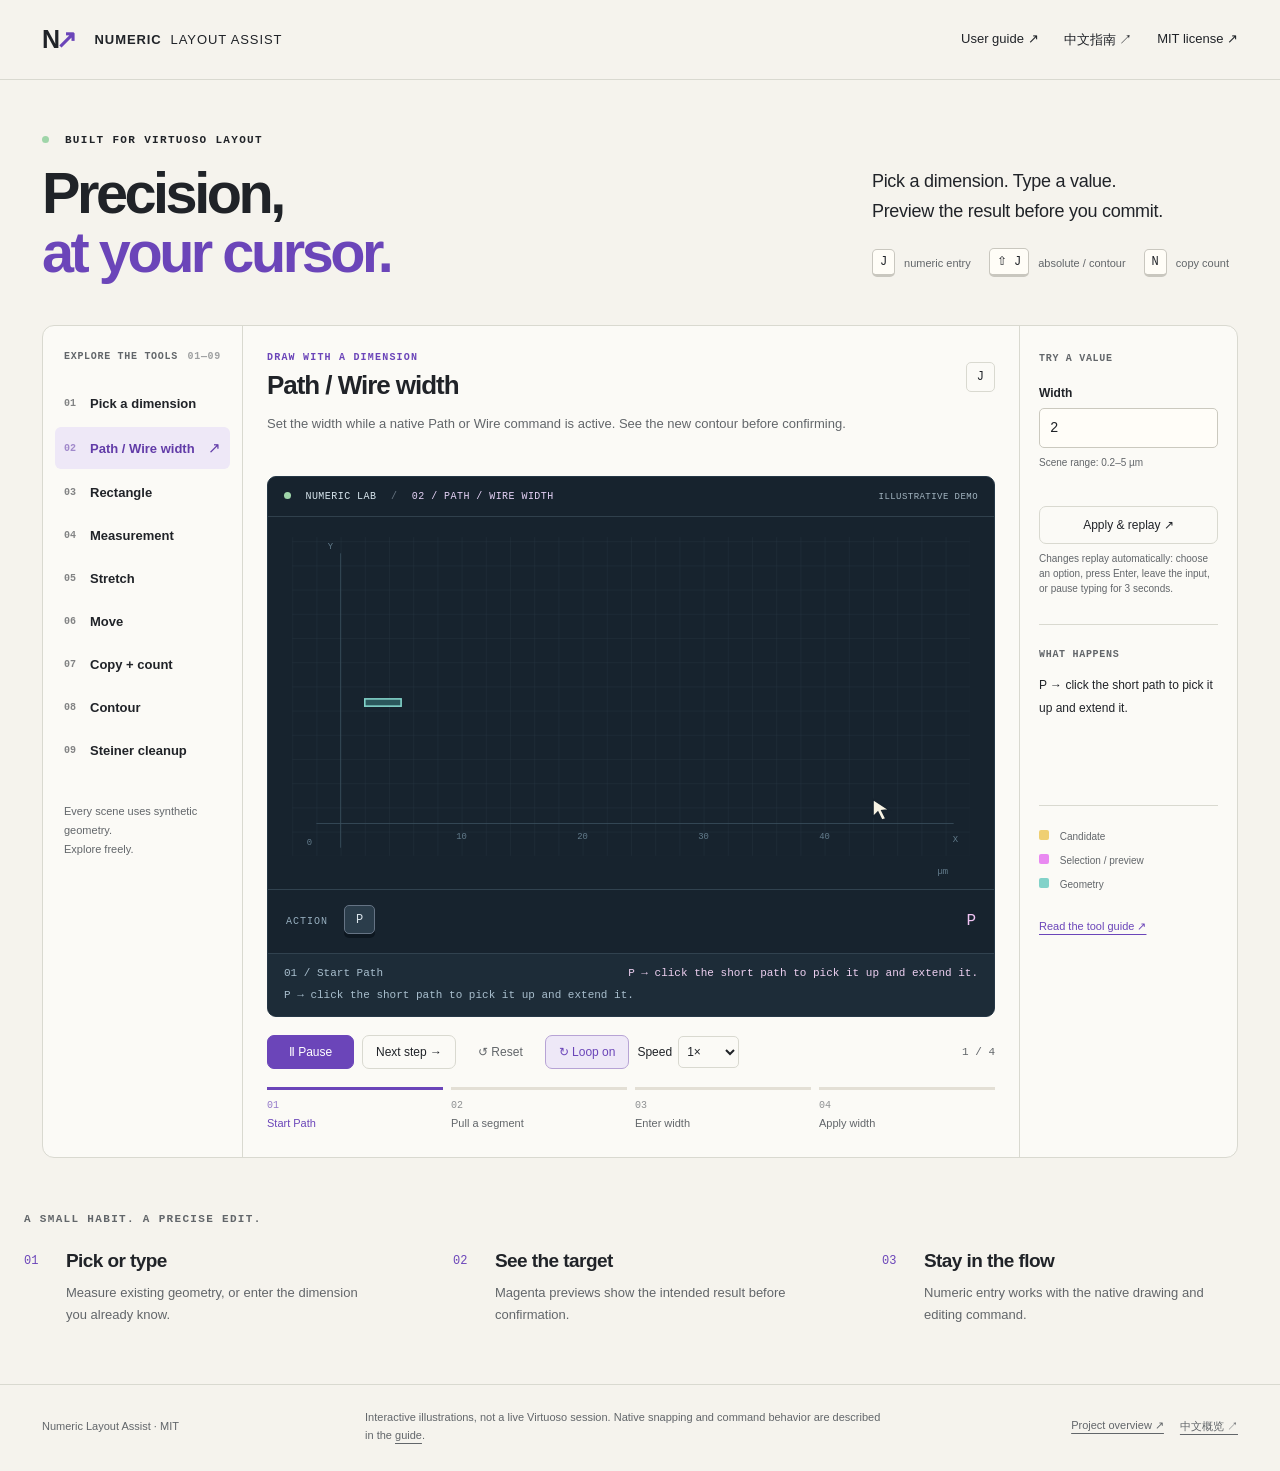
==== docs/demo/index.html @ c4d87507 "feat(docs): Add zh-CN translation and contributor guide" ====
<!doctype html>
<html lang="en">
  <head>
    <meta charset="utf-8" />
    <meta name="viewport" content="width=device-width, initial-scale=1" />
    <meta
      name="description"
      content="Explore Numeric Layout Assist: interactive illustrations of precise widths, positions, copies, and contours in Virtuoso Layout."
    />
    <title>Numeric Layout Assist · Interactive lab</title>
    <link rel="stylesheet" href="style.css" />
    <script src="app.js" defer></script>
  </head>
  <body>
    <a class="skip-link" href="#workspace">Skip to demonstration</a>
    <header class="topbar">
      <a class="brand" href="#width" aria-label="Numeric Layout Assist home"
        ><span class="brand-mark">N<span>↗</span></span> NUMERIC
        <span class="brand-light">LAYOUT ASSIST</span></a
      >
      <nav aria-label="Resources">
        <a href="guide.html">User guide ↗</a
        ><a href="guide.zh-CN.html" hreflang="zh-CN">中文指南 ↗</a
        ><a href="../../LICENSE">MIT license ↗</a>
      </nav>
    </header>
    <main>
      <section class="intro">
        <div>
          <p class="eyebrow">
            <span class="signal-dot"></span> BUILT FOR VIRTUOSO LAYOUT
          </p>
          <h1>Precision,<br /><span>at your cursor.</span></h1>
        </div>
        <div class="intro-note">
          <p>
            Pick a dimension. Type a value.<br />
            Preview the result before you commit.
          </p>
          <div class="key-line">
            <kbd>J</kbd><span>numeric entry</span><kbd>⇧ J</kbd
            ><span>absolute / contour</span><kbd>N</kbd><span>copy count</span>
          </div>
        </div>
      </section>
      <section
        class="lab"
        aria-label="Interactive tool demonstrations"
        id="workspace"
      >
        <aside class="tool-panel">
          <p class="panel-heading">EXPLORE THE TOOLS <span>01—09</span></p>
          <nav id="tools" aria-label="Choose a tool"></nav>
          <p class="aside-note">
            Every scene uses synthetic geometry.<br />Explore freely.
          </p>
        </aside>
        <div class="experiment">
          <div class="experiment-heading">
            <div>
              <p class="eyebrow" id="tool-category"></p>
              <h2 id="tool-title"></h2>
            </div>
            <span id="key-badge" class="key-badge"></span>
          </div>
          <p id="tool-description" class="tool-description"></p>
          <div class="capture" id="capture">
            <div class="canvas-bar">
              <span
                ><span class="signal-dot"></span> NUMERIC LAB
                <span class="bar-divider">/</span>
                <strong id="scene-name"></strong></span
              ><span class="illustration-label">ILLUSTRATIVE DEMO</span>
            </div>
            <svg
              id="scene"
              viewBox="0 0 900 460"
              role="img"
              aria-label="Synthetic layout demonstration"
            ></svg>
            <div
              id="input-strip"
              class="input-strip"
              aria-label="Animated input"
            ></div>
            <div class="scene-caption">
              <span id="scene-phase"></span><strong id="scene-result"></strong>
              <p id="scene-description"></p>
            </div>
          </div>
          <div class="transport">
            <button id="play" class="primary" type="button">▶ Play</button
            ><button id="next" type="button">Next step →</button
            ><button id="reset" type="button" class="quiet">↺ Reset</button
            ><button
              id="loop"
              type="button"
              aria-pressed="true"
              title="Wait 3 seconds between loops"
            >
              ↻ Loop on
            </button>
            <label class="speed-label" for="speed"
              >Speed
              <select id="speed">
                <option value="0.25">0.25×</option>
                <option value="0.5">0.5×</option>
                <option value="1" selected>1×</option>
                <option value="1.5">1.5×</option>
                <option value="2">2×</option>
                <option value="3">3×</option>
              </select>
            </label>
            <span class="step-counter" id="step-counter"></span>
          </div>
          <div class="steps" id="steps" aria-label="Demonstration steps"></div>
        </div>
        <aside class="controls">
          <p class="panel-heading">TRY A VALUE</p>
          <form id="settings" novalidate>
            <div id="fields"></div>
            <p id="error" class="error" role="alert"></p>
            <button type="submit" class="apply">Apply &amp; replay ↗</button>
            <p class="field-hint">
              Changes replay automatically: choose an option, press Enter, leave
              the input, or pause typing for 3 seconds.
            </p>
          </form>
          <div class="readout">
            <p class="panel-heading">WHAT HAPPENS</p>
            <p id="explanation" aria-live="polite"></p>
          </div>
          <div class="legend">
            <span><i class="candidate"></i> Candidate</span
            ><span><i class="preview"></i> Selection / preview</span
            ><span><i class="geometry"></i> Geometry</span>
          </div>
          <a id="reference" class="reference" href="guide.html"
            >Read the tool guide ↗</a
          >
        </aside>
      </section>
      <section class="principles">
        <p class="eyebrow">A SMALL HABIT. A PRECISE EDIT.</p>
        <div>
          <article>
            <span>01</span>
            <h3>Pick or type</h3>
            <p>
              Measure existing geometry, or enter the dimension you already
              know.
            </p>
          </article>
          <article>
            <span>02</span>
            <h3>See the target</h3>
            <p>
              Magenta previews show the intended result before confirmation.
            </p>
          </article>
          <article>
            <span>03</span>
            <h3>Stay in the flow</h3>
            <p>
              Numeric entry works with the native drawing and editing command.
            </p>
          </article>
        </div>
      </section>
    </main>
    <footer>
      <span>Numeric Layout Assist · MIT</span>
      <p>
        Interactive illustrations, not a live Virtuoso session. Native snapping
        and command behavior are described in the
        <a href="guide.html">guide</a>.
      </p>
      <span class="footer-links"
        ><a href="../../README.md">Project overview ↗</a>
        <a href="../../README.zh-CN.md" hreflang="zh-CN">中文概览 ↗</a></span
      >
    </footer>
    <noscript
      ><p class="noscript">
        Enable JavaScript for interactive demonstrations, or read the
        <a href="guide.html">complete user guide</a>.
      </p></noscript
    >
  </body>
</html>
---- docs/demo/style.css ----
@charset "UTF-8";
.input-strip {
  height: 64px;
  padding: 10px 18px;
  display: flex;
  align-items: center;
  gap: 14px;
  border-top: 1px solid #31424f;
  background: #17232e;
  overflow: hidden;
  font:
    12px Consolas,
    monospace;
}
.input-label {
  color: #95adbd;
  font-size: 10px;
  letter-spacing: 0.1em;
}
.key-history {
  display: flex;
  gap: 7px;
  min-width: 0;
  overflow: hidden;
  padding: 4px 2px 7px;
}
.keycap {
  display: inline-flex;
  justify-content: center;
  align-items: center;
  min-width: 31px;
  height: 29px;
  padding: 0 9px;
  white-space: nowrap;
  color: #dce5ec;
  background: #2b3d4b;
  border: 1px solid #657384;
  border-radius: 5px;
  box-shadow: 0 4px 0 #0d1720;
}
.keycap.pressed {
  transform: translateY(3px);
  background: #7951ac;
  border-color: #e989f1;
  color: #fff;
  box-shadow: 0 1px 0 #0d1720;
}
.typed-value {
  margin-left: auto;
  color: #f0c4f3;
  font-size: 16px;
  white-space: nowrap;
}
.typing-caret {
  color: #eee2af;
}
@media (max-width: 650px) {
  .input-strip {
    height: 59px;
    padding: 8px 10px;
    gap: 8px;
  }
  .input-label {
    font-size: 8px;
  }
  .keycap {
    min-width: 24px;
    height: 25px;
    font-size: 10px;
    padding: 0 5px;
  }
  .key-history {
    gap: 4px;
  }
  .typed-value {
    font-size: 12px;
  }
}
:root {
  --paper: #f5f3ed;
  --ink: #202328;
  --muted: #62666a;
  --line: #d9d9d0;
  --accent: #6b45b9;
  --magenta: #e989f1;
  --yellow: #efcf72;
  --canvas: #17232e;
  --cyan: #82d2c9;
}
* {
  box-sizing: border-box;
}
html {
  scroll-behavior: smooth;
}
body {
  margin: 0;
  background: var(--paper);
  color: var(--ink);
  font-family: Inter, "Segoe UI", Arial, sans-serif;
  font-size: 15px;
}
button,
input,
select {
  font: inherit;
}
button,
a,
input,
select {
  -webkit-tap-highlight-color: transparent;
}
a {
  color: inherit;
  text-underline-offset: 4px;
}
button {
  cursor: pointer;
  border: 1px solid var(--line);
  border-radius: 7px;
  padding: 11px 15px;
  background: transparent;
  color: inherit;
}
button:hover {
  background: #e9e5dc;
}
button:focus-visible,
a:focus-visible,
input:focus-visible,
select:focus-visible {
  outline: 3px solid #9d77dc;
  outline-offset: 4px;
}
button:disabled {
  cursor: default;
  opacity: 0.45;
}
.topbar {
  max-width: 1560px;
  margin: auto;
  padding: 25px 42px;
  display: flex;
  justify-content: space-between;
  align-items: center;
  border-bottom: 1px solid var(--line);
  gap: 24px;
}
.brand {
  display: flex;
  align-items: center;
  gap: 9px;
  font-size: 13px;
  font-weight: 750;
  letter-spacing: 0.07em;
  text-decoration: none;
}
.brand-mark {
  font-size: 25px;
  letter-spacing: -0.15em;
  margin-right: 12px;
}
.brand-mark span {
  color: var(--accent);
}
.brand-light {
  font-weight: 400;
}
.topbar nav {
  display: flex;
  gap: 25px;
  font-size: 13px;
}
.topbar nav a {
  text-decoration: none;
}
.intro {
  max-width: 1560px;
  margin: auto;
  padding: 54px 42px 44px;
  display: flex;
  justify-content: space-between;
  align-items: flex-end;
  gap: 36px;
}
.eyebrow {
  font-family: "Cascadia Code", Consolas, monospace;
  font-size: 11px;
  font-weight: 600;
  letter-spacing: 0.12em;
  margin: 0 0 18px;
}
.signal-dot {
  display: inline-block;
  background: #9fd5a9;
  border-radius: 50%;
  width: 7px;
  height: 7px;
  margin-right: 8px;
}
h1 {
  font-size: clamp(44px, 4.5vw, 70px);
  letter-spacing: -0.06em;
  line-height: 1.02;
  font-weight: 600;
  margin: 0;
}
h1 span {
  color: var(--accent);
}
.intro-note {
  padding-bottom: 4px;
}
.intro-note > p {
  font-size: 18px;
  line-height: 1.65;
  letter-spacing: -0.015em;
  margin: 0 0 22px;
}
.key-line {
  display: flex;
  align-items: center;
  gap: 9px;
  font-size: 11px;
  color: var(--muted);
  flex-wrap: wrap;
}
.key-line span {
  margin-right: 9px;
}
kbd {
  font:
    12px "Cascadia Code",
    Consolas,
    monospace;
  background: #fffdf7;
  border: 1px solid #c9c7bf;
  border-bottom-width: 3px;
  border-radius: 5px;
  padding: 5px 7px;
  color: var(--ink);
  white-space: nowrap;
}
.lab {
  max-width: 1476px;
  width: calc(100% - 84px);
  margin: 0 auto 55px;
  display: grid;
  grid-template-columns: 200px minmax(0, 1fr) 218px;
  border: 1px solid var(--line);
  border-radius: 12px;
  background: #fbfaf6;
  overflow: hidden;
}
.tool-panel {
  padding: 25px 12px 20px;
  border-right: 1px solid var(--line);
}
.panel-heading {
  font-family: "Cascadia Code", Consolas, monospace;
  font-size: 10px;
  letter-spacing: 0.07em;
  font-weight: 600;
  color: var(--muted);
  margin: 0 0 22px;
}
.tool-panel > .panel-heading {
  padding: 0 9px;
  display: flex;
  justify-content: space-between;
}
.panel-heading span {
  opacity: 0.6;
}
.tool-panel nav {
  display: flex;
  flex-direction: column;
  gap: 4px;
}
.tool {
  display: flex;
  align-items: center;
  gap: 10px;
  text-align: left;
  width: 100%;
  border: 0;
  padding: 12px 9px;
  font-size: 13px;
  font-weight: 550;
  border-radius: 6px;
}
.tool .index {
  font-family: Consolas, monospace;
  font-size: 10px;
  opacity: 0.55;
  width: 16px;
}
.tool.active {
  background: #eee8f7;
  color: #623ca8;
}
.tool.active::after {
  content: "↗";
  margin-left: auto;
  font-size: 15px;
}
.aside-note {
  font-size: 11px;
  line-height: 1.7;
  color: var(--muted);
  margin: 32px 9px 0;
}
.experiment {
  padding: 26px 24px 22px;
  min-width: 0;
}
.experiment-heading {
  display: flex;
  justify-content: space-between;
  gap: 16px;
  align-items: center;
}
.experiment-heading .eyebrow {
  font-size: 10px;
  margin: 0 0 7px;
  color: var(--accent);
}
h2 {
  font-size: 26px;
  letter-spacing: -0.04em;
  font-weight: 600;
  margin: 0;
}
.key-badge {
  font:
    12px Consolas,
    monospace;
  border: 1px solid var(--line);
  padding: 7px 10px;
  border-radius: 5px;
  white-space: nowrap;
}
.tool-description {
  color: var(--muted);
  font-size: 13px;
  line-height: 1.6;
  margin: 13px 0 20px;
  min-height: 42px;
  max-width: 650px;
}
.capture {
  background: var(--canvas);
  border: 1px solid #253746;
  border-radius: 9px;
  overflow: hidden;
  color: #d7e5ed;
}
.canvas-bar {
  padding: 14px 16px;
  border-bottom: 1px solid #30404c;
  display: flex;
  justify-content: space-between;
  align-items: center;
  font:
    10px "Cascadia Code",
    Consolas,
    monospace;
  letter-spacing: 0.045em;
  gap: 12px;
}
.canvas-bar strong {
  font-weight: 400;
  color: #e6d3f7;
}
.bar-divider {
  color: #667480;
  margin: 0 8px;
}
.illustration-label {
  color: #a4b6c2;
  font-size: 9px;
}
#scene {
  width: 100%;
  height: auto;
  display: block;
  aspect-ratio: 900/460;
}
.scene-caption {
  display: grid;
  grid-template-columns: auto 1fr;
  align-items: center;
  justify-content: space-between;
  gap: 8px 16px;
  padding: 13px 16px;
  background: #1d2c38;
  border-top: 1px solid #31424f;
  font:
    11px "Cascadia Code",
    Consolas,
    monospace;
  min-height: 43px;
}
.scene-caption > span {
  color: #a8becd;
}
.scene-caption strong {
  font-weight: 500;
  color: #eed0f1;
  text-align: right;
}
#scene-description {
  grid-column: 1 / -1;
  margin: 0;
  color: #a8becd;
  line-height: 1.5;
}
.speed-label {
  display: flex;
  align-items: center;
  gap: 6px;
  font-size: 12px;
}
#speed {
  padding: 7px 4px;
  border: 1px solid var(--line);
  border-radius: 5px;
  background: #fbfaf6;
  color: var(--ink);
}
#loop[aria-pressed="true"] {
  background: #eee8f7;
  border-color: #b7a3d5;
  color: var(--accent);
}
.transport {
  display: flex;
  flex-wrap: wrap;
  align-items: center;
  gap: 8px;
  margin: 18px 0;
}
.transport button {
  font-size: 12px;
  padding: 9px 13px;
}
.transport .primary {
  background: var(--accent);
  border-color: var(--accent);
  color: #fff;
  min-width: 87px;
}
.transport .primary:hover {
  background: #563393;
}
.transport .quiet {
  border-color: transparent;
  color: var(--muted);
}
.step-counter {
  margin-left: auto;
  color: var(--muted);
  font:
    11px Consolas,
    monospace;
}
.steps {
  display: grid;
  grid-template-columns: repeat(auto-fit, minmax(85px, 1fr));
  gap: 8px;
}
.step {
  flex: 1;
  text-align: left;
  border: 0;
  border-top: 3px solid #e3dfd5;
  border-radius: 0;
  padding: 10px 0 3px;
  font-size: 11px;
  color: var(--muted);
  line-height: 1.5;
}
.step.active {
  border-top-color: var(--accent);
  color: var(--accent);
}
.step .step-num {
  font:
    10px Consolas,
    monospace;
  display: block;
  opacity: 0.7;
  margin-bottom: 4px;
}
.controls {
  border-left: 1px solid var(--line);
  padding: 27px 19px;
}
.controls label {
  display: block;
  font-size: 12px;
  font-weight: 600;
  margin: 19px 0 8px;
}
.controls input,
.controls select {
  width: 100%;
  min-width: 0;
  border: 1px solid #cbc9bf;
  background: #fffdf8;
  color: var(--ink);
  border-radius: 5px;
  padding: 11px 10px;
  font-family: Consolas, monospace;
  font-size: 14px;
}
.field-hint {
  display: block;
  font-size: 10px;
  line-height: 1.5;
  color: var(--muted);
  margin-top: 7px;
}
.apply {
  width: 100%;
  font-size: 12px;
  margin-top: 5px;
}
.error {
  min-height: 16px;
  font-size: 11px;
  color: #ae3349;
  line-height: 1.5;
  margin: 11px 0 4px;
}
.readout {
  border-top: 1px solid var(--line);
  margin-top: 28px;
  padding-top: 24px;
}
.readout .panel-heading {
  margin-bottom: 14px;
}
#explanation {
  font-size: 12px;
  line-height: 1.85;
  margin: 0;
  min-height: 108px;
}
.legend {
  display: grid;
  gap: 12px;
  font-size: 10px;
  color: var(--muted);
  padding-top: 24px;
  border-top: 1px solid var(--line);
  margin-top: 23px;
}
.legend i {
  display: inline-block;
  width: 10px;
  height: 10px;
  border-radius: 2px;
  margin-right: 8px;
}
.candidate {
  background: var(--yellow);
}
.preview {
  background: var(--magenta);
}
.geometry {
  background: var(--cyan);
}
.reference {
  display: block;
  margin-top: 30px;
  font-size: 11px;
  color: var(--accent);
}
.principles {
  max-width: 1476px;
  margin: 0 auto 58px;
  padding: 0 24px;
}
.principles > .eyebrow {
  color: var(--muted);
  margin-bottom: 25px;
}
.principles > div {
  display: grid;
  grid-template-columns: repeat(3, 1fr);
  gap: 55px;
}
.principles article {
  position: relative;
  padding-left: 42px;
}
.principles article > span {
  position: absolute;
  left: 0;
  top: 4px;
  font:
    12px Consolas,
    monospace;
  color: var(--accent);
}
h3 {
  font-size: 19px;
  font-weight: 550;
  letter-spacing: -0.03em;
  margin: 0 0 10px;
}
.principles article p {
  font-size: 13px;
  line-height: 1.7;
  color: var(--muted);
  max-width: 310px;
  margin: 0;
}
footer {
  border-top: 1px solid var(--line);
  padding: 23px 42px;
  display: flex;
  justify-content: space-between;
  align-items: center;
  gap: 30px;
  color: var(--muted);
  font-size: 11px;
}
footer p {
  max-width: 520px;
  line-height: 1.7;
  margin: 0;
}
footer > a {
  white-space: nowrap;
}
.footer-links {
  display: flex;
  gap: 16px;
  white-space: nowrap;
}
.skip-link {
  position: absolute;
  top: -80px;
  left: 15px;
  padding: 10px;
  z-index: 20;
  background: white;
}
.skip-link:focus {
  top: 10px;
}
.noscript {
  padding: 30px;
}
body.export {
  background: var(--canvas);
}
body.export .topbar,
body.export .intro,
body.export .tool-panel,
body.export .controls,
body.export .experiment-heading,
body.export .tool-description,
body.export .transport,
body.export .steps,
body.export .principles,
body.export footer {
  display: none;
}
body.export .lab,
body.export .experiment {
  display: block;
  width: auto;
  padding: 0;
  margin: 0;
  border: 0;
  border-radius: 0;
  background: none;
  max-width: none;
}
body.export .capture {
  border-radius: 0;
  width: 900px;
  border: 0;
}
body.export .canvas-bar {
  font-size: 14px;
  padding: 18px 22px;
}
body.export .illustration-label {
  font-size: 11px;
}
body.export .scene-caption {
  font-size: 12px;
  padding: 12px 22px;
  height: 100px;
}
@media (min-width: 1700px) {
  .intro {
    padding-top: 64px;
    padding-bottom: 55px;
  }
}
@media (max-width: 1250px) {
  .lab {
    width: auto;
    margin: 0 24px 45px;
    grid-template-columns: 175px minmax(0, 1fr) 190px;
  }
  .experiment {
    padding: 22px 17px;
  }
  .controls {
    padding: 24px 14px;
  }
  .topbar,
  .intro {
    padding-left: 25px;
    padding-right: 25px;
  }
  .intro-note > p {
    font-size: 16px;
  }
  .key-line {
    max-width: 360px;
  }
  .brand-light {
    display: none;
  }
  .canvas-bar {
    font-size: 9px;
    padding: 12px;
  }
  .illustration-label {
    font-size: 8px;
  }
  .scene-caption {
    font-size: 10px;
    padding: 12px;
  }
  .tool {
    font-size: 12px;
  }
  .tool-panel > .panel-heading span {
    display: none;
  }
}
@media (max-width: 960px) {
  .lab {
    grid-template-columns: 160px minmax(0, 1fr);
  }
  .controls {
    grid-column: 1/-1;
    border-left: 0;
    border-top: 1px solid var(--line);
    display: grid;
    grid-template-columns: 1fr 1fr;
    column-gap: 30px;
    padding: 22px;
  }
  .controls > .panel-heading {
    grid-column: 1/-1;
    margin-bottom: 0;
  }
  .readout {
    border-top: 0;
    padding-top: 20px;
    margin-top: 0;
  }
  .legend {
    grid-column: 2;
    margin-top: 0;
  }
  .reference {
    grid-row: 3;
    grid-column: 1;
  }
  .intro {
    align-items: flex-start;
  }
  .intro-note {
    max-width: 340px;
  }
  .key-line {
    gap: 8px;
  }
  footer {
    padding: 22px 25px;
  }
  .principles > div {
    gap: 24px;
  }
}
@media (max-width: 650px) {
  .topbar {
    padding: 18px;
  }
  .topbar nav {
    gap: 13px;
    font-size: 11px;
  }
  .brand {
    font-size: 11px;
  }
  .brand-mark {
    margin-right: 4px;
  }
  .intro {
    display: block;
    padding: 32px 20px;
  }
  .intro-note {
    margin-top: 23px;
    max-width: none;
  }
  .intro-note > p {
    font-size: 15px;
    margin-bottom: 18px;
  }
  .intro-note > p br {
    display: none;
  }
  .lab {
    display: block;
    margin: 0 12px 36px;
  }
  .tool-panel {
    padding: 16px 12px;
    border-right: 0;
    border-bottom: 1px solid var(--line);
  }
  .tool-panel > .panel-heading {
    margin-bottom: 10px;
  }
  .tool-panel nav {
    display: flex;
    flex-direction: row;
    overflow-x: auto;
    padding-bottom: 5px;
  }
  .tool {
    width: auto;
    flex: 0 0 auto;
    font-size: 12px;
    padding: 10px;
  }
  .tool .index,
  .tool.active::after,
  .aside-note {
    display: none;
  }
  .experiment {
    padding: 20px 12px;
  }
  .experiment-heading h2 {
    font-size: 24px;
  }
  .tool-description {
    min-height: 0;
    font-size: 12px;
  }
  .canvas-bar {
    padding: 10px;
    font-size: 8px;
  }
  .illustration-label {
    font-size: 7px;
  }
  .canvas-bar .signal-dot {
    display: none;
  }
  .bar-divider {
    margin: 0 5px;
  }
  .scene-caption {
    padding: 10px;
    font-size: 9px;
    gap: 8px;
    min-height: 37px;
  }
  .controls {
    display: block;
    padding: 22px;
  }
  .controls > .panel-heading {
    margin-bottom: 10px;
  }
  .controls form {
    max-width: none;
  }
  .readout {
    padding-top: 24px;
    margin-top: 26px;
    border-top: 1px solid var(--line);
  }
  #explanation {
    min-height: 0;
  }
  .legend {
    display: flex;
    flex-wrap: wrap;
    gap: 12px;
    margin-top: 22px;
  }
  .reference {
    margin-top: 23px;
  }
  .principles {
    padding: 0 23px;
    margin-bottom: 35px;
  }
  .principles > div {
    grid-template-columns: 1fr;
    gap: 26px;
  }
  .principles article p {
    max-width: none;
  }
  footer {
    display: block;
    padding: 23px;
  }
  footer p {
    margin: 15px 0;
  }
  h1 {
    font-size: 49px;
  }
  .steps {
    gap: 6px;
  }
  .step {
    font-size: 10px;
  }
  .key-badge {
    font-size: 10px;
  }
  .transport button {
    padding: 8px 10px;
    font-size: 11px;
  }
  .step-counter {
    font-size: 10px;
  }
}
@media (prefers-reduced-motion: reduce) {
  html {
    scroll-behavior: auto;
  }
}
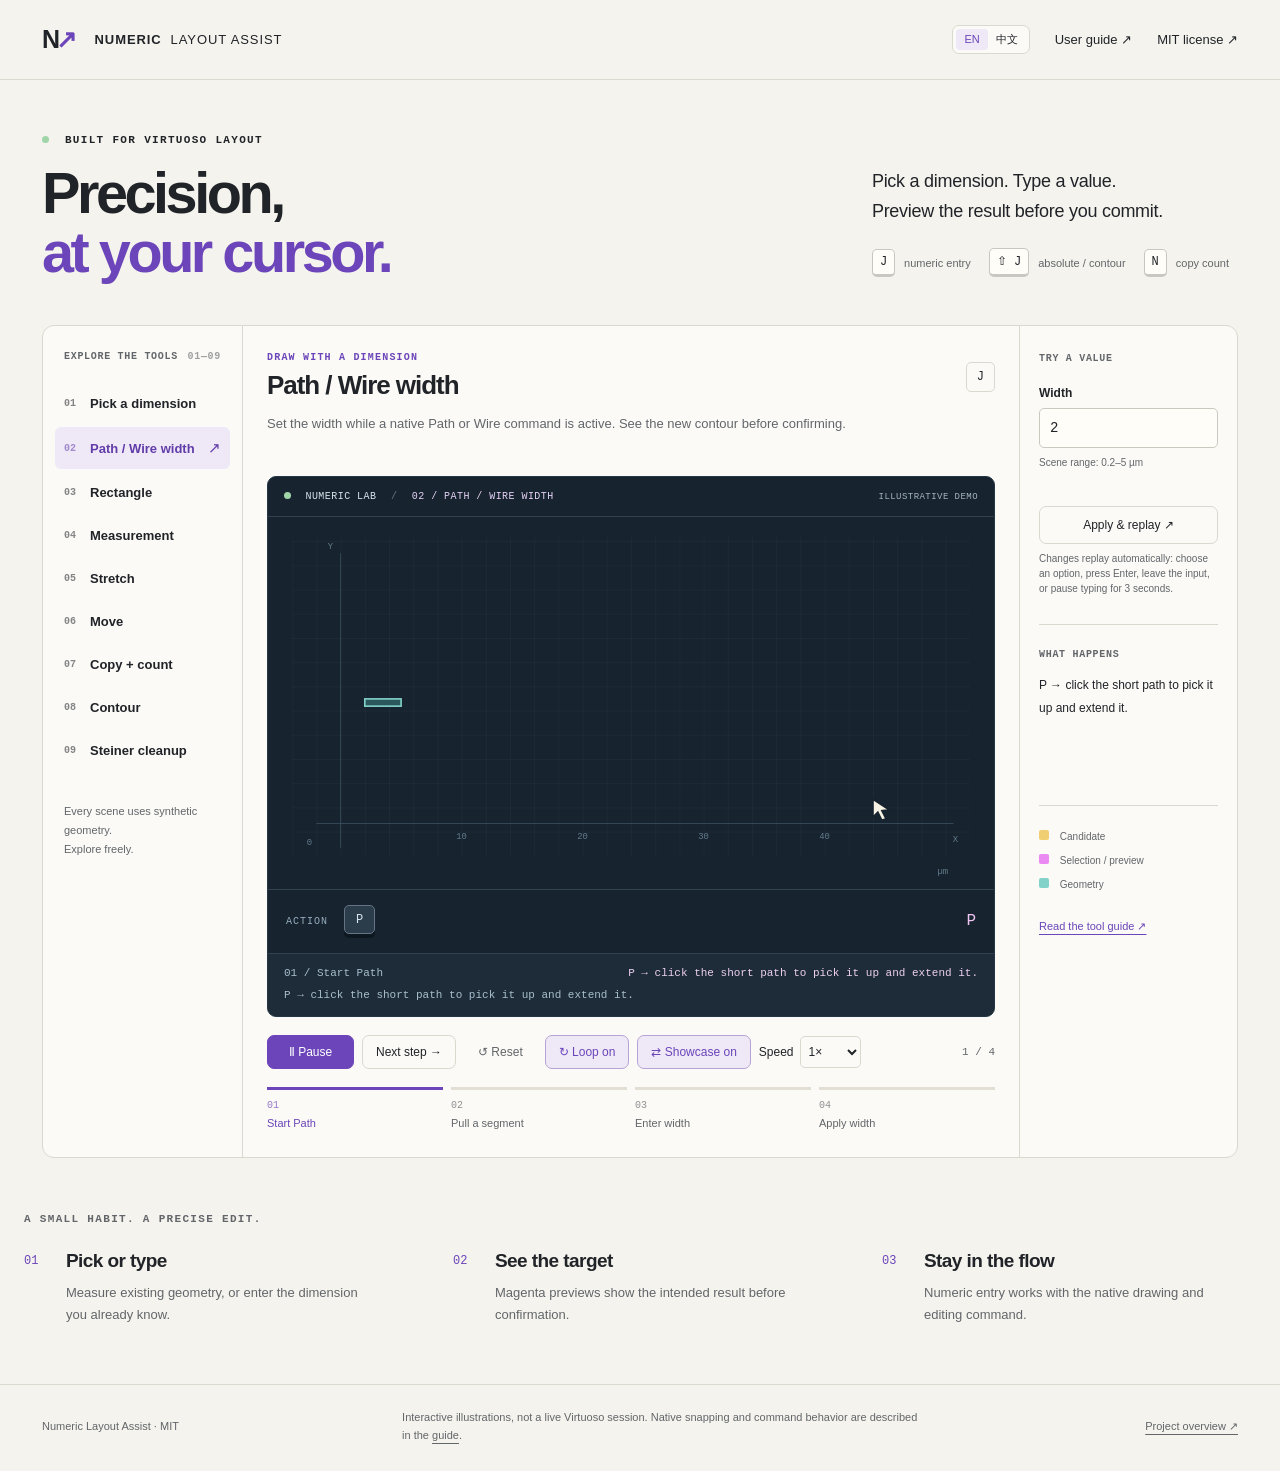
==== commit f0565bd3: "feat(doc): Add translation on guides" ====
--- a/docs/demo/index.html
+++ b/docs/demo/index.html
@@ -4,6 +4,7 @@
     <meta charset="utf-8" />
     <meta name="viewport" content="width=device-width, initial-scale=1" />
     <meta
+      id="page-description"
       name="description"
       content="Explore Numeric Layout Assist: interactive illustrations of precise widths, positions, copies, and contours in Virtuoso Layout."
     />
@@ -12,34 +13,54 @@
     <script src="app.js" defer></script>
   </head>
   <body>
-    <a class="skip-link" href="#workspace">Skip to demonstration</a>
+    <a class="skip-link" id="skip-link" href="#workspace"
+      >Skip to demonstration</a
+    >
     <header class="topbar">
-      <a class="brand" href="#width" aria-label="Numeric Layout Assist home"
+      <a
+        class="brand"
+        id="brand"
+        href="#width"
+        aria-label="Numeric Layout Assist home"
         ><span class="brand-mark">N<span>↗</span></span> NUMERIC
         <span class="brand-light">LAYOUT ASSIST</span></a
       >
-      <nav aria-label="Resources">
-        <a href="guide.html">User guide ↗</a
-        ><a href="guide.zh-CN.html" hreflang="zh-CN">中文指南 ↗</a
-        ><a href="../../LICENSE">MIT license ↗</a>
+      <nav id="resource-nav" aria-label="Resources">
+        <span
+          class="language-switch"
+          id="language-switch"
+          role="group"
+          aria-label="Language"
+        >
+          <button type="button" data-language="en" aria-pressed="true">
+            EN
+          </button>
+          <button type="button" data-language="zh" aria-pressed="false">
+            中文
+          </button>
+        </span>
+        <a id="guide-link" href="guide.html">User guide ↗</a
+        ><a id="license-link" href="../../LICENSE">MIT license ↗</a>
       </nav>
     </header>
     <main>
       <section class="intro">
         <div>
-          <p class="eyebrow">
+          <p class="eyebrow" id="built-for">
             <span class="signal-dot"></span> BUILT FOR VIRTUOSO LAYOUT
           </p>
-          <h1>Precision,<br /><span>at your cursor.</span></h1>
+          <h1 id="hero-title">Precision,<br /><span>at your cursor.</span></h1>
         </div>
         <div class="intro-note">
-          <p>
+          <p id="hero-copy">
             Pick a dimension. Type a value.<br />
             Preview the result before you commit.
           </p>
           <div class="key-line">
-            <kbd>J</kbd><span>numeric entry</span><kbd>⇧ J</kbd
-            ><span>absolute / contour</span><kbd>N</kbd><span>copy count</span>
+            <kbd>J</kbd><span id="key-entry-label">numeric entry</span
+            ><kbd>⇧ J</kbd
+            ><span id="key-absolute-label">absolute / contour</span><kbd>N</kbd
+            ><span id="key-copy-label">copy count</span>
           </div>
         </div>
       </section>
@@ -49,9 +70,17 @@
         id="workspace"
       >
         <aside class="tool-panel">
-          <p class="panel-heading">EXPLORE THE TOOLS <span>01—09</span></p>
-          <nav id="tools" aria-label="Choose a tool"></nav>
-          <p class="aside-note">
+          <p class="panel-heading" id="explore-heading">
+            EXPLORE THE TOOLS <span>01—09</span>
+          </p>
+          <nav id="tools" aria-label="Choose a tool">
+            <span
+              class="tool-marker"
+              id="tool-marker"
+              aria-hidden="true"
+            ></span>
+          </nav>
+          <p class="aside-note" id="aside-note">
             Every scene uses synthetic geometry.<br />Explore freely.
           </p>
         </aside>
@@ -70,7 +99,9 @@
                 ><span class="signal-dot"></span> NUMERIC LAB
                 <span class="bar-divider">/</span>
                 <strong id="scene-name"></strong></span
-              ><span class="illustration-label">ILLUSTRATIVE DEMO</span>
+              ><span class="illustration-label" id="illustration-label"
+                >ILLUSTRATIVE DEMO</span
+              >
             </div>
             <svg
               id="scene"
@@ -100,8 +131,16 @@
             >
               ↻ Loop on
             </button>
+            <button
+              id="showcase"
+              type="button"
+              aria-pressed="true"
+              title="Automatically advance through every tool"
+            >
+              ⇄ Showcase on
+            </button>
             <label class="speed-label" for="speed"
-              >Speed
+              ><span id="speed-label">Speed</span>
               <select id="speed">
                 <option value="0.25">0.25×</option>
                 <option value="0.5">0.5×</option>
@@ -116,52 +155,63 @@
           <div class="steps" id="steps" aria-label="Demonstration steps"></div>
         </div>
         <aside class="controls">
-          <p class="panel-heading">TRY A VALUE</p>
+          <p class="panel-heading" id="try-heading">TRY A VALUE</p>
           <form id="settings" novalidate>
             <div id="fields"></div>
             <p id="error" class="error" role="alert"></p>
-            <button type="submit" class="apply">Apply &amp; replay ↗</button>
-            <p class="field-hint">
+            <button type="submit" id="apply-button" class="apply">
+              Apply &amp; replay ↗
+            </button>
+            <p class="field-hint" id="auto-replay-hint">
               Changes replay automatically: choose an option, press Enter, leave
               the input, or pause typing for 3 seconds.
             </p>
           </form>
           <div class="readout">
-            <p class="panel-heading">WHAT HAPPENS</p>
+            <p class="panel-heading" id="what-heading">WHAT HAPPENS</p>
             <p id="explanation" aria-live="polite"></p>
           </div>
           <div class="legend">
-            <span><i class="candidate"></i> Candidate</span
-            ><span><i class="preview"></i> Selection / preview</span
-            ><span><i class="geometry"></i> Geometry</span>
+            <span
+              ><i class="candidate"></i>
+              <span id="legend-candidate">Candidate</span></span
+            ><span
+              ><i class="preview"></i>
+              <span id="legend-preview">Selection / preview</span></span
+            ><span
+              ><i class="geometry"></i>
+              <span id="legend-geometry">Geometry</span></span
+            >
           </div>
           <a id="reference" class="reference" href="guide.html"
-            >Read the tool guide ↗</a
+            ><span id="reference-label">Read the tool guide ↗</span></a
           >
         </aside>
       </section>
       <section class="principles">
-        <p class="eyebrow">A SMALL HABIT. A PRECISE EDIT.</p>
+        <p class="eyebrow" id="principles-eyebrow">
+          A SMALL HABIT. A PRECISE EDIT.
+        </p>
         <div>
           <article>
             <span>01</span>
-            <h3>Pick or type</h3>
-            <p>
+            <h3 id="principle-one-title">Pick or type</h3>
+            <p id="principle-one-copy">
               Measure existing geometry, or enter the dimension you already
               know.
             </p>
           </article>
           <article>
             <span>02</span>
-            <h3>See the target</h3>
-            <p>
+            <h3 id="principle-two-title">See the target</h3>
+            <p id="principle-two-copy">
               Magenta previews show the intended result before confirmation.
             </p>
           </article>
           <article>
             <span>03</span>
-            <h3>Stay in the flow</h3>
-            <p>
+            <h3 id="principle-three-title">Stay in the flow</h3>
+            <p id="principle-three-copy">
               Numeric entry works with the native drawing and editing command.
             </p>
           </article>
@@ -169,19 +219,20 @@
       </section>
     </main>
     <footer>
-      <span>Numeric Layout Assist · MIT</span>
-      <p>
+      <span id="footer-brand">Numeric Layout Assist · MIT</span>
+      <p id="footer-note">
         Interactive illustrations, not a live Virtuoso session. Native snapping
         and command behavior are described in the
-        <a href="guide.html">guide</a>.
+        <a id="footer-guide-link" href="guide.html">guide</a>.
       </p>
       <span class="footer-links"
-        ><a href="../../README.md">Project overview ↗</a>
-        <a href="../../README.zh-CN.md" hreflang="zh-CN">中文概览 ↗</a></span
+        ><a id="overview-link" href="../../README.md"
+          >Project overview ↗</a
+        ></span
       >
     </footer>
     <noscript
-      ><p class="noscript">
+      ><p class="noscript" id="noscript-note">
         Enable JavaScript for interactive demonstrations, or read the
         <a href="guide.html">complete user guide</a>.
       </p></noscript
--- a/docs/demo/style.css
+++ b/docs/demo/style.css
@@ -169,11 +169,31 @@
 }
 .topbar nav {
   display: flex;
+  align-items: center;
+  flex-wrap: wrap;
   gap: 25px;
   font-size: 13px;
 }
 .topbar nav a {
   text-decoration: none;
+}
+.language-switch {
+  display: inline-flex;
+  padding: 3px;
+  border: 1px solid var(--line);
+  border-radius: 7px;
+  background: #fbfaf6;
+}
+.language-switch button {
+  border: 0;
+  padding: 5px 8px;
+  font-size: 11px;
+  line-height: 1;
+  border-radius: 4px;
+}
+.language-switch button[aria-pressed="true"] {
+  background: #eee8f7;
+  color: var(--accent);
 }
 .intro {
   max-width: 1560px;
@@ -274,11 +294,28 @@
   opacity: 0.6;
 }
 .tool-panel nav {
+  position: relative;
+  isolation: isolate;
   display: flex;
   flex-direction: column;
   gap: 4px;
 }
+.tool-marker {
+  position: absolute;
+  left: 0;
+  top: 0;
+  z-index: 0;
+  border-radius: 6px;
+  background: #eee8f7;
+  transition:
+    transform 320ms cubic-bezier(0.22, 0.8, 0.24, 1),
+    width 320ms cubic-bezier(0.22, 0.8, 0.24, 1),
+    height 320ms cubic-bezier(0.22, 0.8, 0.24, 1);
+  will-change: transform;
+}
 .tool {
+  position: relative;
+  z-index: 1;
   display: flex;
   align-items: center;
   gap: 10px;
@@ -297,7 +334,7 @@
   width: 16px;
 }
 .tool.active {
-  background: #eee8f7;
+  background: transparent;
   color: #623ca8;
 }
 .tool.active::after {
@@ -429,7 +466,8 @@
   background: #fbfaf6;
   color: var(--ink);
 }
-#loop[aria-pressed="true"] {
+#loop[aria-pressed="true"],
+#showcase[aria-pressed="true"] {
   background: #eee8f7;
   border-color: #b7a3d5;
   color: var(--accent);
@@ -951,4 +989,7 @@
   html {
     scroll-behavior: auto;
   }
-}
+  .tool-marker {
+    transition: none;
+  }
+}
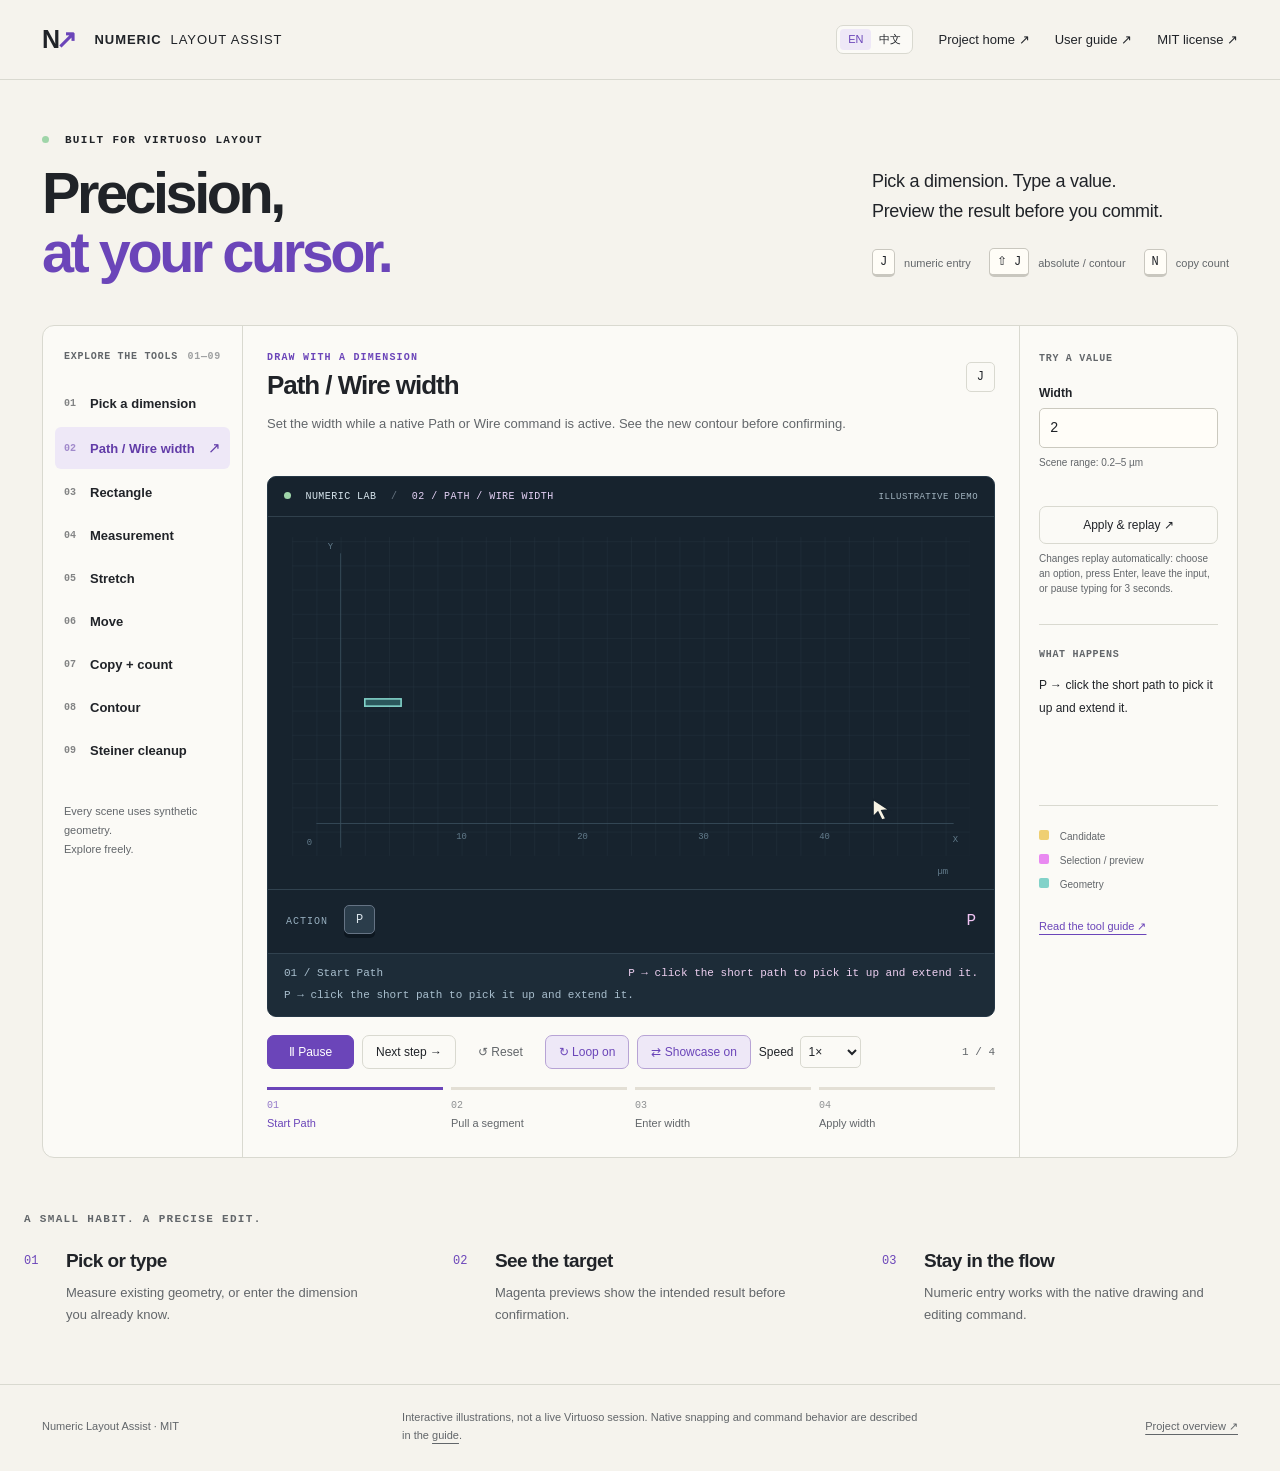
==== commit f88c6e67: "feat(site): add bilingual landing and automatic language routing" ====
--- a/docs/demo/index.html
+++ b/docs/demo/index.html
@@ -39,7 +39,8 @@
             中文
           </button>
         </span>
-        <a id="guide-link" href="guide.html">User guide ↗</a
+        <a id="home-link" href="../site/index.html">Project home ↗</a
+        ><a id="guide-link" href="guide.html">User guide ↗</a
         ><a id="license-link" href="../../LICENSE">MIT license ↗</a>
       </nav>
     </header>
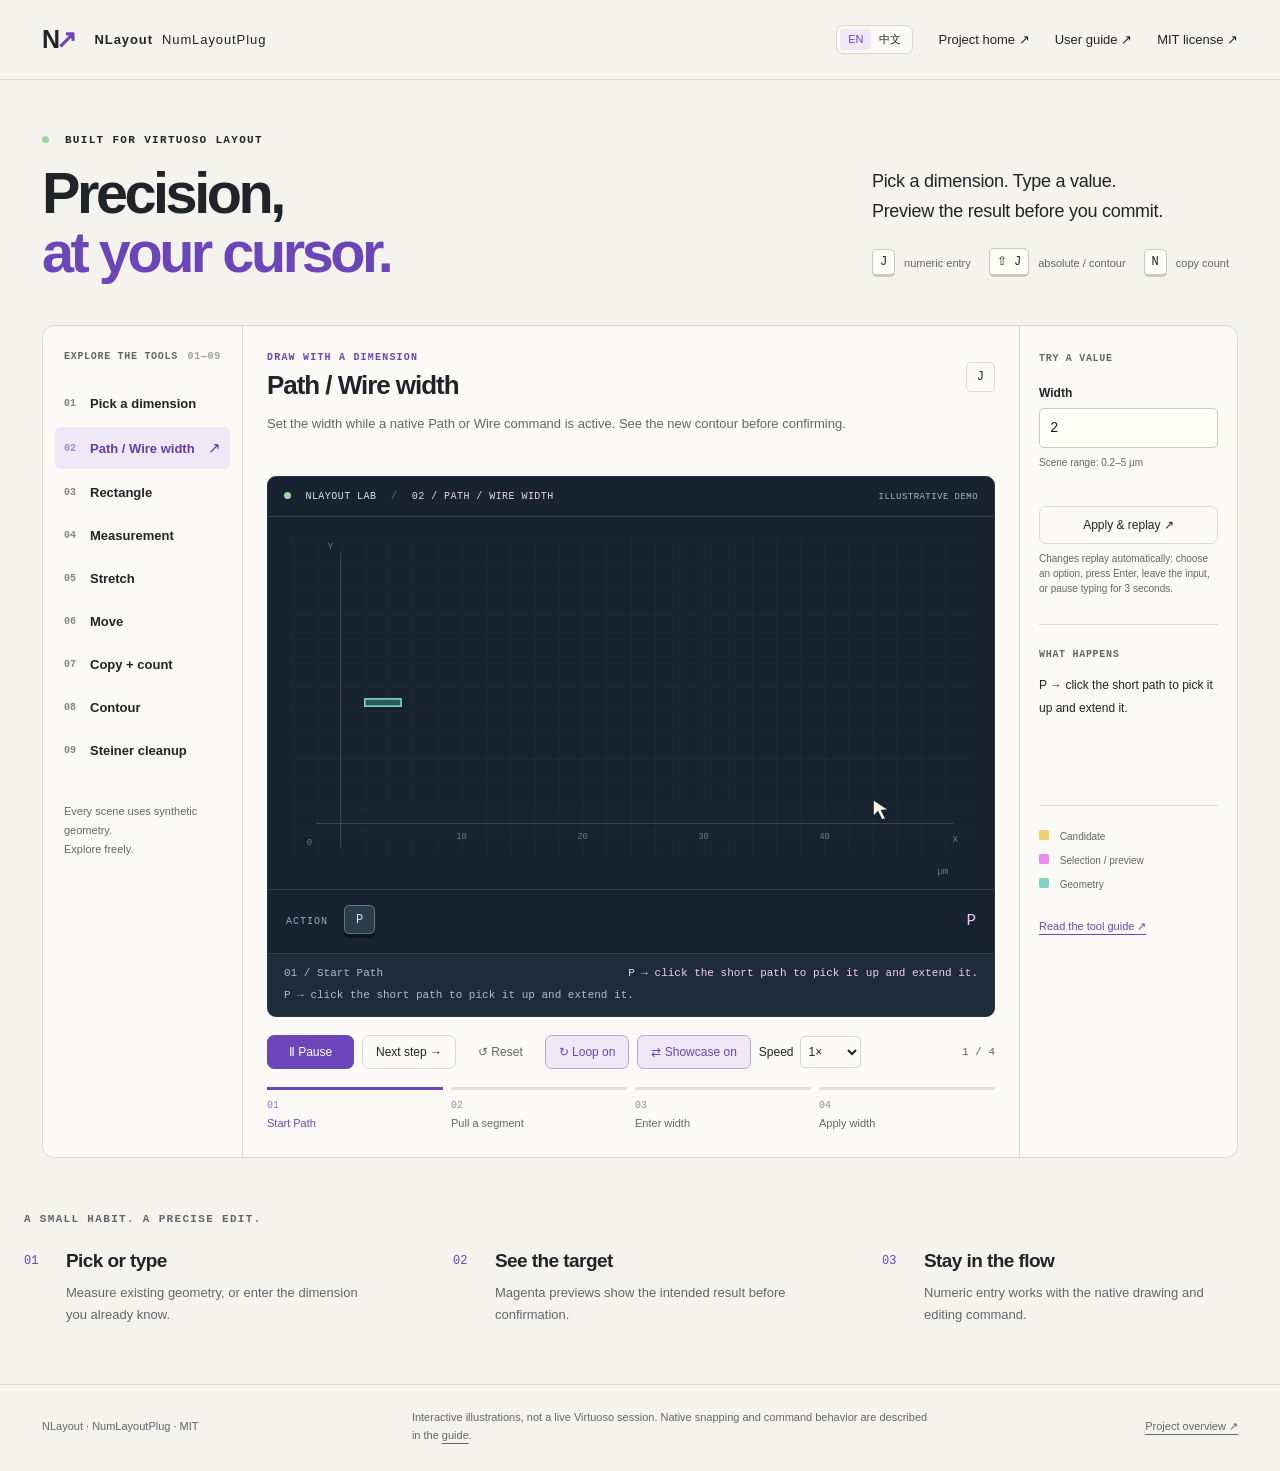
==== commit 0a10fb83: "refactor: rename project to NumLayoutPlug" ====
--- a/docs/demo/index.html
+++ b/docs/demo/index.html
@@ -6,9 +6,9 @@
     <meta
       id="page-description"
       name="description"
-      content="Explore Numeric Layout Assist: interactive illustrations of precise widths, positions, copies, and contours in Virtuoso Layout."
+      content="Explore NumLayoutPlug (NLayout): interactive illustrations of precise widths, positions, copies, and contours in Virtuoso Layout."
     />
-    <title>Numeric Layout Assist · Interactive lab</title>
+    <title>NLayout · Interactive lab</title>
     <link rel="stylesheet" href="style.css" />
     <script src="app.js" defer></script>
   </head>
@@ -17,13 +17,9 @@
       >Skip to demonstration</a
     >
     <header class="topbar">
-      <a
-        class="brand"
-        id="brand"
-        href="#width"
-        aria-label="Numeric Layout Assist home"
-        ><span class="brand-mark">N<span>↗</span></span> NUMERIC
-        <span class="brand-light">LAYOUT ASSIST</span></a
+      <a class="brand" id="brand" href="#width" aria-label="NumLayoutPlug home"
+        ><span class="brand-mark">N<span>↗</span></span> NLayout
+        <span class="brand-light">NumLayoutPlug</span></a
       >
       <nav id="resource-nav" aria-label="Resources">
         <span
@@ -97,7 +93,7 @@
           <div class="capture" id="capture">
             <div class="canvas-bar">
               <span
-                ><span class="signal-dot"></span> NUMERIC LAB
+                ><span class="signal-dot"></span> NLAYOUT LAB
                 <span class="bar-divider">/</span>
                 <strong id="scene-name"></strong></span
               ><span class="illustration-label" id="illustration-label"
@@ -220,7 +216,7 @@
       </section>
     </main>
     <footer>
-      <span id="footer-brand">Numeric Layout Assist · MIT</span>
+      <span id="footer-brand">NLayout · NumLayoutPlug · MIT</span>
       <p id="footer-note">
         Interactive illustrations, not a live Virtuoso session. Native snapping
         and command behavior are described in the
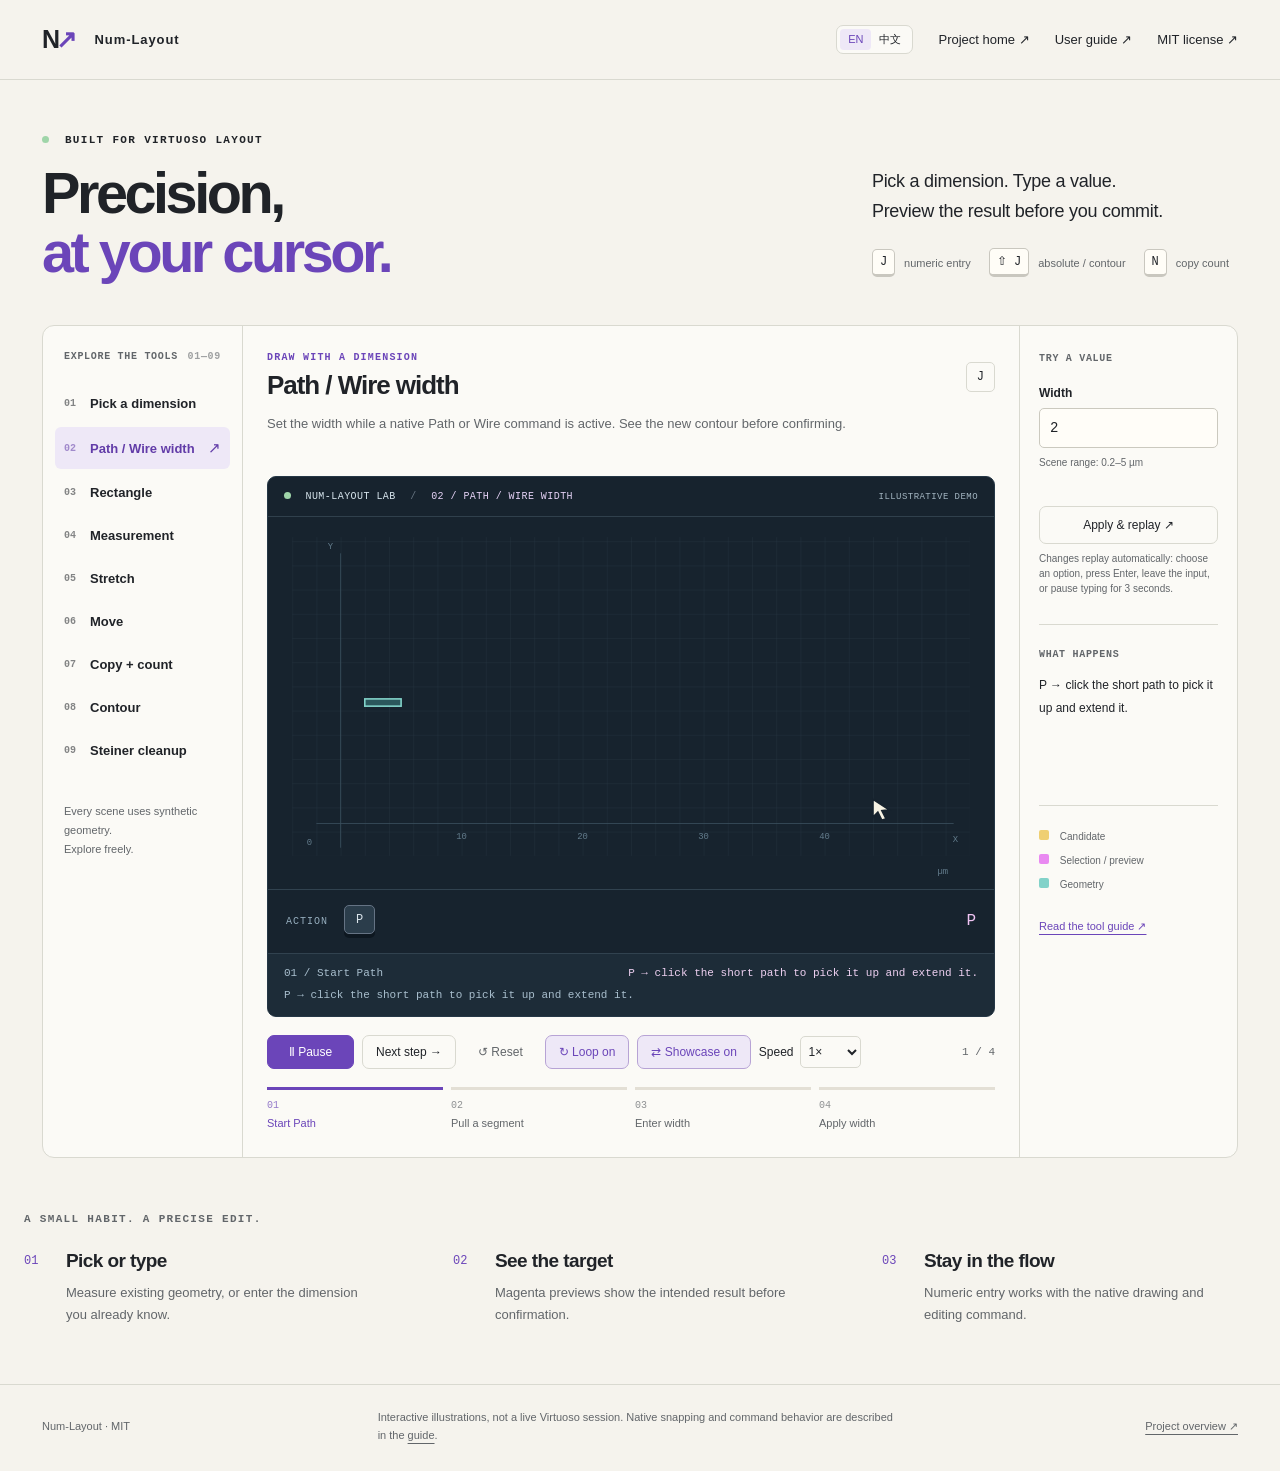
==== commit 3b413eb4: "refactor: shorten project name and refine bilingual branding" ====
--- a/docs/demo/index.html
+++ b/docs/demo/index.html
@@ -6,9 +6,9 @@
     <meta
       id="page-description"
       name="description"
-      content="Explore NumLayoutPlug (NLayout): interactive illustrations of precise widths, positions, copies, and contours in Virtuoso Layout."
+      content="Explore Num-Layout: interactive illustrations of precise widths, positions, copies, and contours in Virtuoso Layout."
     />
-    <title>NLayout · Interactive lab</title>
+    <title>Num-Layout · Interactive lab</title>
     <link rel="stylesheet" href="style.css" />
     <script src="app.js" defer></script>
   </head>
@@ -17,9 +17,8 @@
       >Skip to demonstration</a
     >
     <header class="topbar">
-      <a class="brand" id="brand" href="#width" aria-label="NumLayoutPlug home"
-        ><span class="brand-mark">N<span>↗</span></span> NLayout
-        <span class="brand-light">NumLayoutPlug</span></a
+      <a class="brand" id="brand" href="#width" aria-label="Num-Layout home"
+        ><span class="brand-mark">N<span>↗</span></span> Num-Layout</a
       >
       <nav id="resource-nav" aria-label="Resources">
         <span
@@ -93,7 +92,7 @@
           <div class="capture" id="capture">
             <div class="canvas-bar">
               <span
-                ><span class="signal-dot"></span> NLAYOUT LAB
+                ><span class="signal-dot"></span> NUM-LAYOUT LAB
                 <span class="bar-divider">/</span>
                 <strong id="scene-name"></strong></span
               ><span class="illustration-label" id="illustration-label"
@@ -216,7 +215,7 @@
       </section>
     </main>
     <footer>
-      <span id="footer-brand">NLayout · NumLayoutPlug · MIT</span>
+      <span id="footer-brand">Num-Layout · MIT</span>
       <p id="footer-note">
         Interactive illustrations, not a live Virtuoso session. Native snapping
         and command behavior are described in the
--- a/docs/demo/style.css
+++ b/docs/demo/style.css
@@ -993,3 +993,11 @@
     transition: none;
   }
 }
+html[lang="zh-CN"] h1 {
+  line-height: 1.16;
+  letter-spacing: -0.035em;
+}
+html[lang="zh-CN"] h2 {
+  line-height: 1.25;
+  letter-spacing: -0.025em;
+}
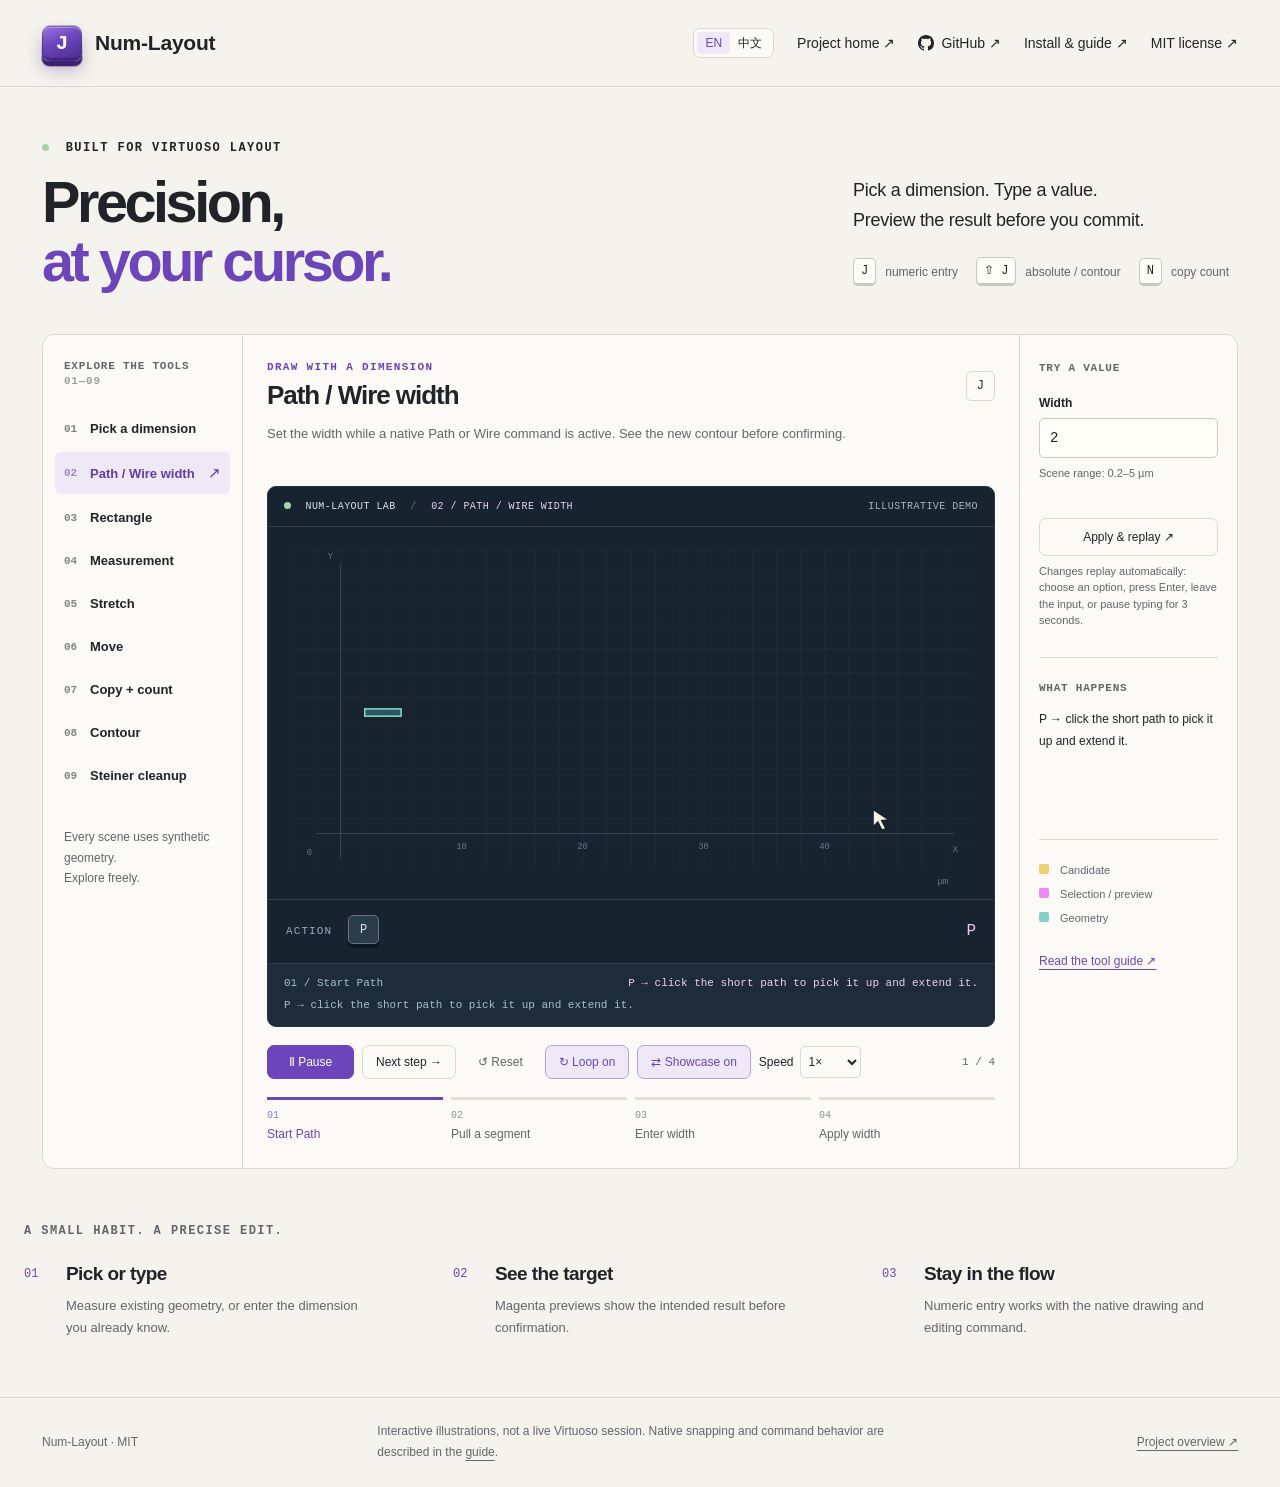
==== commit f9cf76c0: "docs: fix published links and unify site header Every "Try it out first" entry now opens the interac" ====
--- a/docs/demo/index.html
+++ b/docs/demo/index.html
@@ -10,6 +10,10 @@
     />
     <title>Num-Layout · Interactive lab</title>
     <link rel="stylesheet" href="style.css" />
+    <link rel="home" id="home-en" href="../site/index.html" />
+    <link rel="home" id="home-zh" href="../site/index.zh-CN.html" />
+    <link rel="alternate" type="text/markdown" id="overview-en" href="../../README.md" />
+    <link rel="alternate" type="text/markdown" id="overview-zh" href="../../README.zh-CN.md" />
     <script src="app.js" defer></script>
   </head>
   <body>
@@ -17,8 +21,12 @@
       >Skip to demonstration</a
     >
     <header class="topbar">
-      <a class="brand" id="brand" href="#width" aria-label="Num-Layout home"
-        ><span class="brand-mark">N<span>↗</span></span> Num-Layout</a
+      <a
+        class="brand"
+        id="brand"
+        href="../site/index.html"
+        aria-label="Num-Layout home"
+        ><span class="brand-mark" aria-hidden="true">J</span> Num-Layout</a
       >
       <nav id="resource-nav" aria-label="Resources">
         <span
@@ -35,7 +43,12 @@
           </button>
         </span>
         <a id="home-link" href="../site/index.html">Project home ↗</a
-        ><a id="guide-link" href="guide.html">User guide ↗</a
+        ><a
+          class="github-link"
+          href="https://github.com/nekomona/Num-Layout"
+          aria-label="Num-Layout on GitHub"
+          ><svg viewBox="0 0 16 16" aria-hidden="true" focusable="false"><path d="M8 0C3.58 0 0 3.58 0 8c0 3.54 2.29 6.53 5.47 7.59.4.07.55-.17.55-.38 0-.19-.01-.82-.01-1.49-2.01.37-2.53-.49-2.69-.94-.09-.23-.48-.94-.82-1.13-.28-.15-.68-.52-.01-.53.63-.01 1.08.58 1.23.82.72 1.21 1.87.87 2.33.66.07-.52.28-.87.51-1.07-1.78-.2-3.64-.89-3.64-3.95 0-.87.31-1.59.82-2.15-.08-.2-.36-1.02.08-2.12 0 0 .67-.21 2.2.82.64-.18 1.32-.27 2-.27.68 0 1.36.09 2 .27 1.53-1.04 2.2-.82 2.2-.82.44 1.1.16 1.92.08 2.12.51.56.82 1.27.82 2.15 0 3.07-1.87 3.75-3.65 3.95.29.25.54.73.54 1.48 0 1.07-.01 1.93-.01 2.2 0 .21.15.46.55.38A8.012 8.012 0 0 0 16 8c0-4.42-3.58-8-8-8z"/></svg><span>GitHub ↗</span></a
+        ><a id="guide-link" href="guide.html">Install &amp; guide ↗</a
         ><a id="license-link" href="../../LICENSE">MIT license ↗</a>
       </nav>
     </header>
--- a/docs/demo/style.css
+++ b/docs/demo/style.css
@@ -14,7 +14,7 @@
 }
 .input-label {
   color: #95adbd;
-  font-size: 10px;
+  font-size: 11px;
   letter-spacing: 0.1em;
 }
 .key-history {
@@ -150,32 +150,57 @@
 .brand {
   display: flex;
   align-items: center;
-  gap: 9px;
-  font-size: 13px;
-  font-weight: 750;
-  letter-spacing: 0.07em;
+  gap: 13px;
+  font-size: 21px;
+  font-weight: 760;
+  letter-spacing: -0.01em;
   text-decoration: none;
+  white-space: nowrap;
 }
 .brand-mark {
-  font-size: 25px;
-  letter-spacing: -0.15em;
-  margin-right: 12px;
-}
-.brand-mark span {
-  color: var(--accent);
+  display: inline-grid;
+  place-items: center;
+  width: 40px;
+  height: 36px;
+  border: 1px solid #4d3090;
+  border-radius: 8px;
+  background: linear-gradient(158deg, #9a74df 0%, #6b45b9 46%, #4c2b8d 100%);
+  box-shadow:
+    inset 0 1px 0 rgba(255, 255, 255, 0.55),
+    inset 0 -2px 0 rgba(24, 8, 52, 0.35),
+    0 5px 0 #3b2371,
+    0 9px 16px rgba(59, 35, 113, 0.28);
+  color: #fff;
+  font: 700 21px/1 "Cascadia Code", Consolas, monospace;
+  letter-spacing: 0;
+  transform: perspective(140px) rotateX(10deg);
 }
 .brand-light {
-  font-weight: 400;
+  color: var(--muted);
+  font-weight: 520;
 }
 .topbar nav {
   display: flex;
   align-items: center;
   flex-wrap: wrap;
-  gap: 25px;
-  font-size: 13px;
+  gap: 23px;
+  font-size: 14px;
 }
 .topbar nav a {
   text-decoration: none;
+}
+.github-link,
+.github-button {
+  display: inline-flex;
+  align-items: center;
+  gap: 7px;
+}
+.github-link svg,
+.github-button svg {
+  width: 16px;
+  height: 16px;
+  fill: currentColor;
+  flex: none;
 }
 .language-switch {
   display: inline-flex;
@@ -187,7 +212,7 @@
 .language-switch button {
   border: 0;
   padding: 5px 8px;
-  font-size: 11px;
+  font-size: 12px;
   line-height: 1;
   border-radius: 4px;
 }
@@ -206,7 +231,7 @@
 }
 .eyebrow {
   font-family: "Cascadia Code", Consolas, monospace;
-  font-size: 11px;
+  font-size: 12px;
   font-weight: 600;
   letter-spacing: 0.12em;
   margin: 0 0 18px;
@@ -242,7 +267,7 @@
   display: flex;
   align-items: center;
   gap: 9px;
-  font-size: 11px;
+  font-size: 12px;
   color: var(--muted);
   flex-wrap: wrap;
 }
@@ -279,7 +304,7 @@
 }
 .panel-heading {
   font-family: "Cascadia Code", Consolas, monospace;
-  font-size: 10px;
+  font-size: 11px;
   letter-spacing: 0.07em;
   font-weight: 600;
   color: var(--muted);
@@ -287,10 +312,10 @@
 }
 .tool-panel > .panel-heading {
   padding: 0 9px;
-  display: flex;
-  justify-content: space-between;
 }
 .panel-heading span {
+  display: block;
+  margin-top: 3px;
   opacity: 0.6;
 }
 .tool-panel nav {
@@ -329,7 +354,7 @@
 }
 .tool .index {
   font-family: Consolas, monospace;
-  font-size: 10px;
+  font-size: 11px;
   opacity: 0.55;
   width: 16px;
 }
@@ -343,7 +368,7 @@
   font-size: 15px;
 }
 .aside-note {
-  font-size: 11px;
+  font-size: 12px;
   line-height: 1.7;
   color: var(--muted);
   margin: 32px 9px 0;
@@ -359,7 +384,7 @@
   align-items: center;
 }
 .experiment-heading .eyebrow {
-  font-size: 10px;
+  font-size: 11px;
   margin: 0 0 7px;
   color: var(--accent);
 }
@@ -416,7 +441,7 @@
 }
 .illustration-label {
   color: #a4b6c2;
-  font-size: 9px;
+  font-size: 10px;
 }
 #scene {
   width: 100%;
@@ -515,7 +540,7 @@
   border-top: 3px solid #e3dfd5;
   border-radius: 0;
   padding: 10px 0 3px;
-  font-size: 11px;
+  font-size: 12px;
   color: var(--muted);
   line-height: 1.5;
 }
@@ -555,7 +580,7 @@
 }
 .field-hint {
   display: block;
-  font-size: 10px;
+  font-size: 11px;
   line-height: 1.5;
   color: var(--muted);
   margin-top: 7px;
@@ -567,7 +592,7 @@
 }
 .error {
   min-height: 16px;
-  font-size: 11px;
+  font-size: 12px;
   color: #ae3349;
   line-height: 1.5;
   margin: 11px 0 4px;
@@ -589,7 +614,7 @@
 .legend {
   display: grid;
   gap: 12px;
-  font-size: 10px;
+  font-size: 11px;
   color: var(--muted);
   padding-top: 24px;
   border-top: 1px solid var(--line);
@@ -614,7 +639,7 @@
 .reference {
   display: block;
   margin-top: 30px;
-  font-size: 11px;
+  font-size: 12px;
   color: var(--accent);
 }
 .principles {
@@ -665,7 +690,7 @@
   align-items: center;
   gap: 30px;
   color: var(--muted);
-  font-size: 11px;
+  font-size: 12px;
 }
 footer p {
   max-width: 520px;
@@ -839,13 +864,20 @@
   }
   .topbar nav {
     gap: 13px;
-    font-size: 11px;
+    font-size: 12px;
   }
   .brand {
-    font-size: 11px;
+    font-size: 17px;
   }
   .brand-mark {
-    margin-right: 4px;
+    width: 32px;
+    height: 29px;
+    font-size: 17px;
+    box-shadow:
+      inset 0 1px 0 rgba(255, 255, 255, 0.55),
+      inset 0 -2px 0 rgba(24, 8, 52, 0.35),
+      0 4px 0 #3b2371,
+      0 7px 12px rgba(59, 35, 113, 0.26);
   }
   .intro {
     display: block;
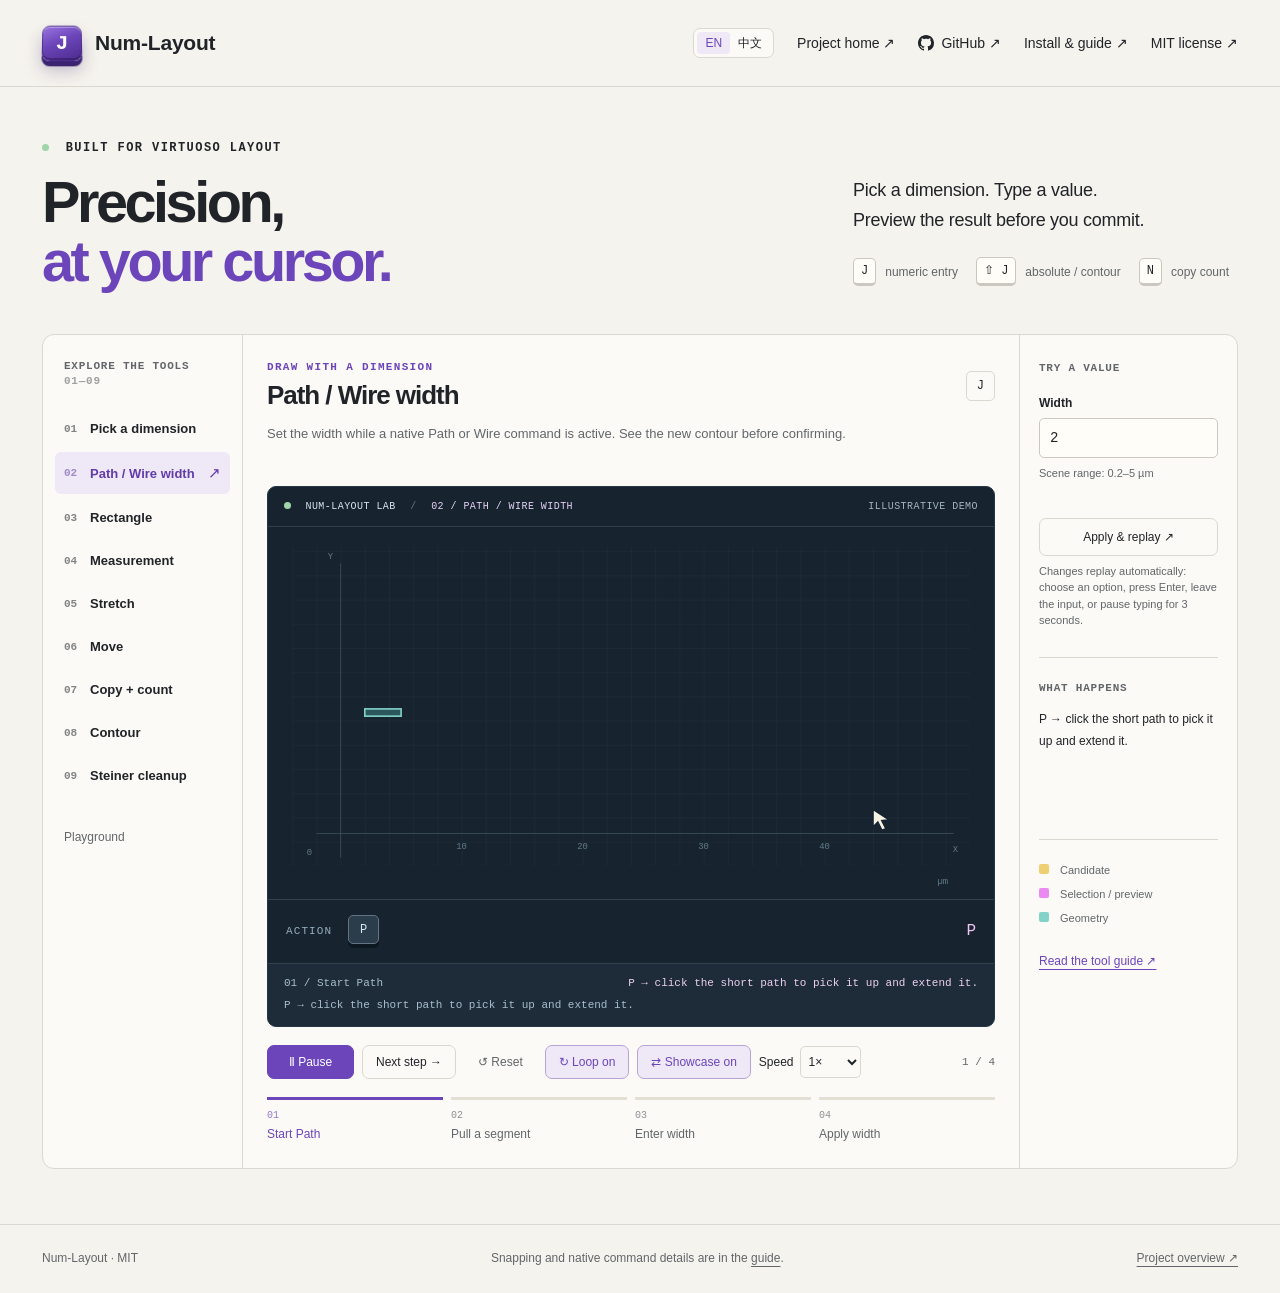
==== commit da5371e0: "fix(site): animate hero and trim page copy Replace the static hero artwork with a looping stretch pr" ====
--- a/docs/demo/index.html
+++ b/docs/demo/index.html
@@ -89,9 +89,7 @@
               aria-hidden="true"
             ></span>
           </nav>
-          <p class="aside-note" id="aside-note">
-            Every scene uses synthetic geometry.<br />Explore freely.
-          </p>
+          <p class="aside-note" id="aside-note">Playground</p>
         </aside>
         <div class="experiment">
           <div class="experiment-heading">
@@ -197,41 +195,11 @@
           >
         </aside>
       </section>
-      <section class="principles">
-        <p class="eyebrow" id="principles-eyebrow">
-          A SMALL HABIT. A PRECISE EDIT.
-        </p>
-        <div>
-          <article>
-            <span>01</span>
-            <h3 id="principle-one-title">Pick or type</h3>
-            <p id="principle-one-copy">
-              Measure existing geometry, or enter the dimension you already
-              know.
-            </p>
-          </article>
-          <article>
-            <span>02</span>
-            <h3 id="principle-two-title">See the target</h3>
-            <p id="principle-two-copy">
-              Magenta previews show the intended result before confirmation.
-            </p>
-          </article>
-          <article>
-            <span>03</span>
-            <h3 id="principle-three-title">Stay in the flow</h3>
-            <p id="principle-three-copy">
-              Numeric entry works with the native drawing and editing command.
-            </p>
-          </article>
-        </div>
-      </section>
     </main>
     <footer>
       <span id="footer-brand">Num-Layout · MIT</span>
       <p id="footer-note">
-        Interactive illustrations, not a live Virtuoso session. Native snapping
-        and command behavior are described in the
+        Snapping and native command details are in the
         <a id="footer-guide-link" href="guide.html">guide</a>.
       </p>
       <span class="footer-links"
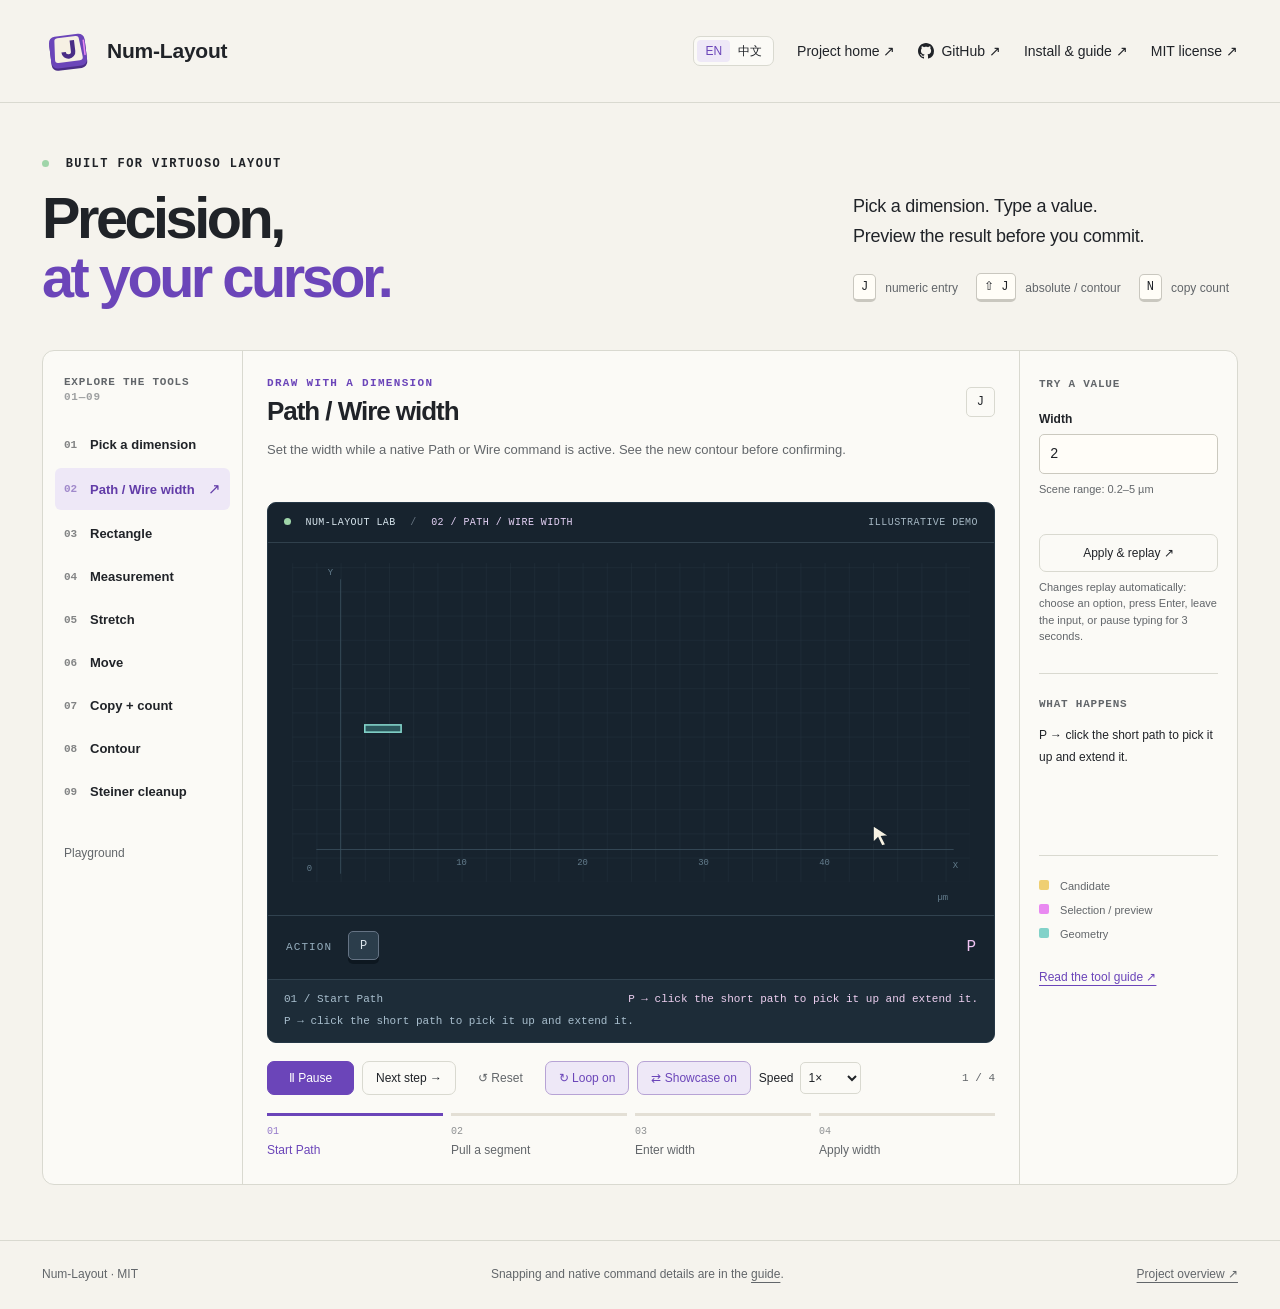
==== commit 1c5bda73: "fix(site): merge contour demo correction and use supplied logo" ====
--- a/docs/demo/index.html
+++ b/docs/demo/index.html
@@ -15,6 +15,7 @@
     <link rel="alternate" type="text/markdown" id="overview-en" href="../../README.md" />
     <link rel="alternate" type="text/markdown" id="overview-zh" href="../../README.zh-CN.md" />
     <script src="app.js" defer></script>
+    <link rel="icon" type="image/svg+xml" href="../media/Num-Layout-icon.svg" />
   </head>
   <body>
     <a class="skip-link" id="skip-link" href="#workspace"
@@ -26,7 +27,7 @@
         id="brand"
         href="../site/index.html"
         aria-label="Num-Layout home"
-        ><span class="brand-mark" aria-hidden="true">J</span> Num-Layout</a
+        ><img class="brand-mark" src="../media/Num-Layout-icon.svg" alt="" /> Num-Layout</a
       >
       <nav id="resource-nav" aria-label="Resources">
         <span
--- a/docs/demo/style.css
+++ b/docs/demo/style.css
@@ -158,22 +158,11 @@
   white-space: nowrap;
 }
 .brand-mark {
-  display: inline-grid;
-  place-items: center;
-  width: 40px;
-  height: 36px;
-  border: 1px solid #4d3090;
-  border-radius: 8px;
-  background: linear-gradient(158deg, #9a74df 0%, #6b45b9 46%, #4c2b8d 100%);
-  box-shadow:
-    inset 0 1px 0 rgba(255, 255, 255, 0.55),
-    inset 0 -2px 0 rgba(24, 8, 52, 0.35),
-    0 5px 0 #3b2371,
-    0 9px 16px rgba(59, 35, 113, 0.28);
-  color: #fff;
-  font: 700 21px/1 "Cascadia Code", Consolas, monospace;
-  letter-spacing: 0;
-  transform: perspective(140px) rotateX(10deg);
+  display: block;
+  width: 52px;
+  height: 52px;
+  flex: none;
+  object-fit: contain;
 }
 .brand-light {
   color: var(--muted);
@@ -870,14 +859,8 @@
     font-size: 17px;
   }
   .brand-mark {
-    width: 32px;
-    height: 29px;
-    font-size: 17px;
-    box-shadow:
-      inset 0 1px 0 rgba(255, 255, 255, 0.55),
-      inset 0 -2px 0 rgba(24, 8, 52, 0.35),
-      0 4px 0 #3b2371,
-      0 7px 12px rgba(59, 35, 113, 0.26);
+    width: 44px;
+    height: 44px;
   }
   .intro {
     display: block;
